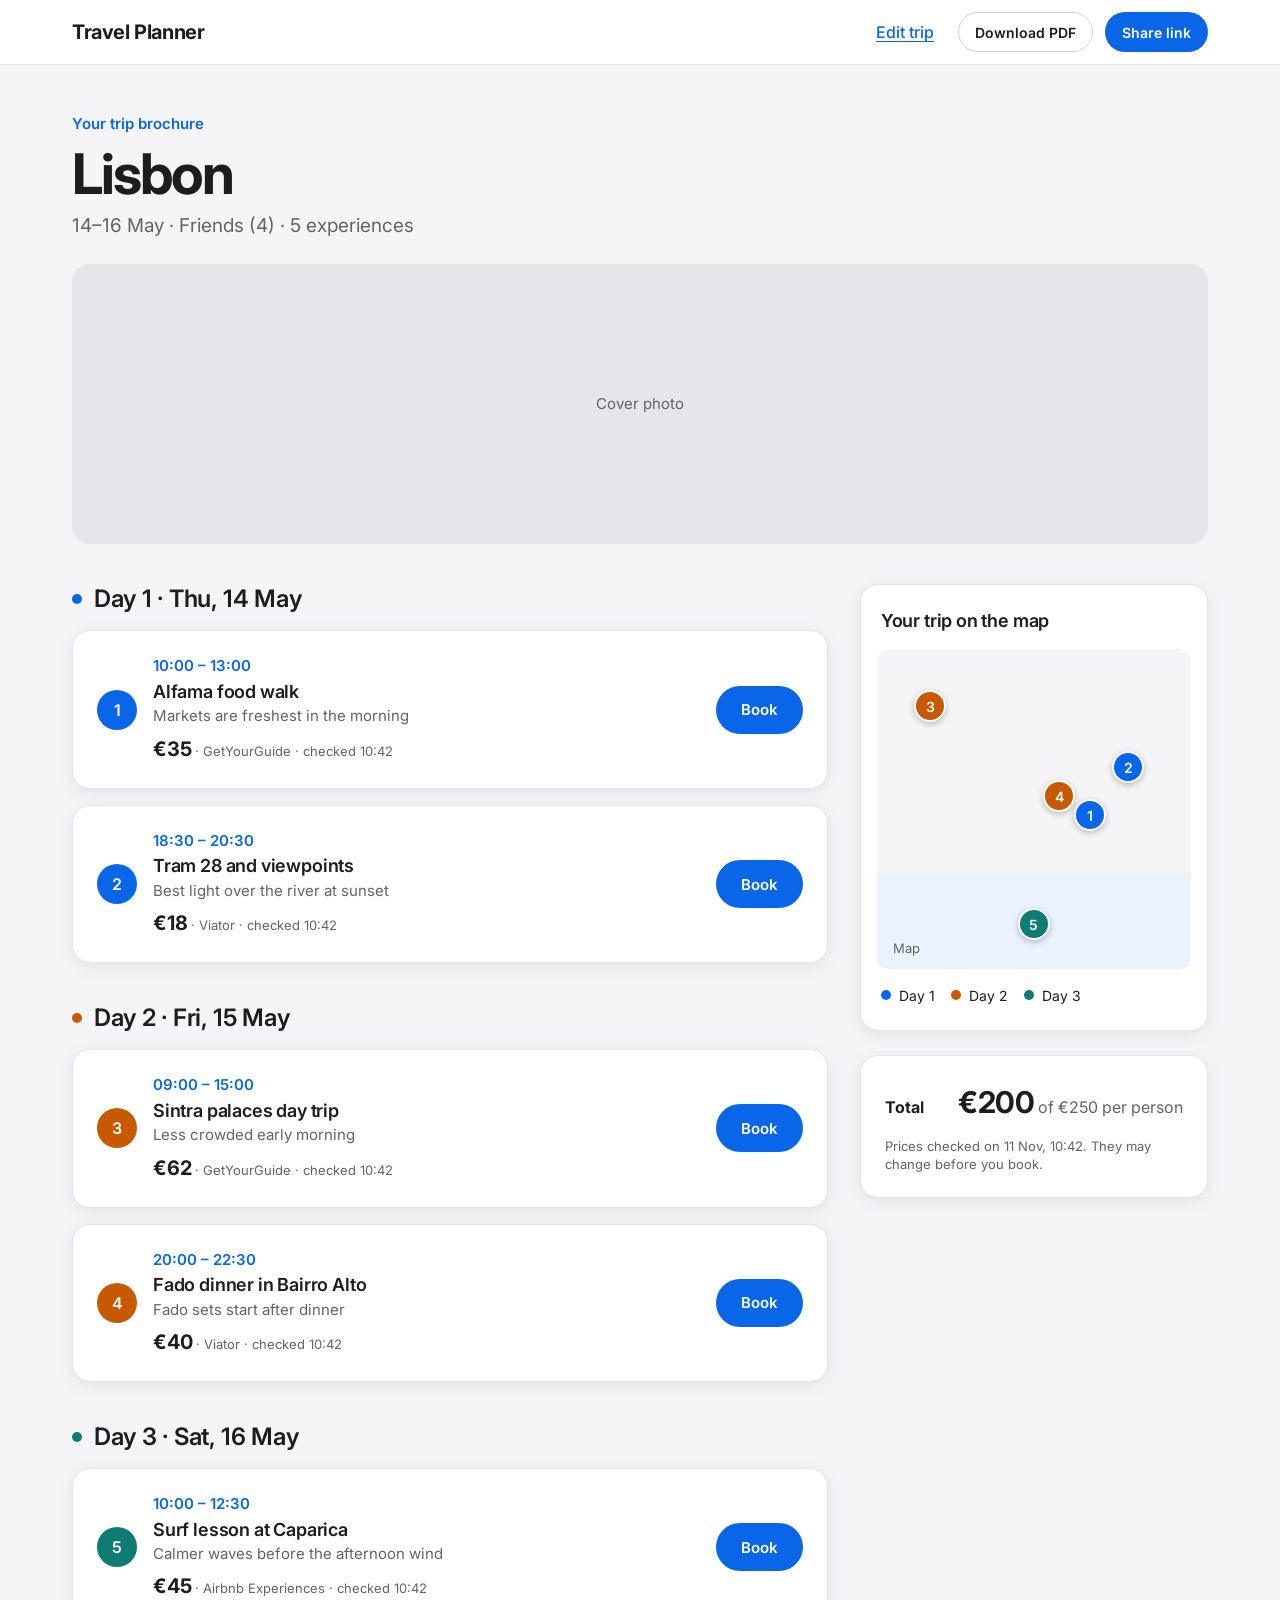
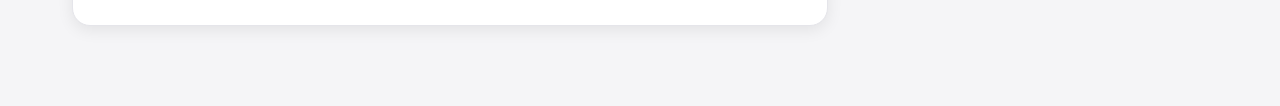
==== frontend/brochure.html @ b6767d95 "Build 4-page frontend from prototype" ====
<!doctype html>
<!-- Brochure: the kept experiences grouped by day and ordered by time, with a map, total and price-check note. -->
<html lang="en">
<head>
  <meta charset="utf-8">
  <meta name="viewport" content="width=device-width, initial-scale=1">
  <title>Your trip brochure · Travel Planner</title>
  <link rel="preconnect" href="https://fonts.googleapis.com">
  <link rel="preconnect" href="https://fonts.gstatic.com" crossorigin>
  <link rel="stylesheet" href="https://fonts.googleapis.com/css2?family=Inter:wght@400;500;600;700&display=swap">
  <link rel="stylesheet" href="css/styles.css">
  <script src="js/mock-data.js" defer></script>
  <script src="js/brochure.js" defer></script>
</head>
<body>
  <header class="site-header">
    <div class="container">
      <a class="wordmark" href="index.html">Travel Planner</a>
      <nav class="site-nav" aria-label="Brochure">
        <a class="link-underline" href="experiences.html">Edit trip</a>
        <button type="button" class="btn btn-secondary btn-sm" aria-disabled="true" title="Coming soon">Download PDF</button>
        <button type="button" class="btn btn-primary btn-sm" aria-disabled="true" title="Coming soon">Share link</button>
      </nav>
    </div>
  </header>

  <main class="container page">
    <div class="brochure-head">
      <p class="eyebrow">Your trip brochure</p>
      <h1 class="title-xl" id="title"></h1>
      <p class="body-lg muted" id="subtitle"></p>
    </div>
    <div class="cover" role="img" aria-label="Cover photo (placeholder)">Cover photo</div>

    <div class="with-aside" id="plan">
      <div class="main" id="days"></div>

      <aside class="aside-wide aside-stack">
        <section class="card map-card" aria-labelledby="map-title">
          <h2 class="h3" id="map-title">Your trip on the map</h2>
          <div class="map" id="map" role="img">
            <span class="map-label caption">Map</span>
          </div>
          <ul class="plain legend" id="legend"></ul>
        </section>

        <section class="card total-card" aria-label="Total cost">
          <div class="total-row">
            <strong>Total</strong>
            <p><span class="total-amount" id="total"></span> <span class="muted" id="total-of"></span></p>
          </div>
          <p class="over-note" id="over-note" hidden></p>
          <p class="caption" id="checked-note"></p>
        </section>
      </aside>
    </div>

    <section class="card" id="empty" hidden>
      <h2>No experiences kept yet</h2>
      <p class="muted">Your brochure is built from the experiences you keep. <a href="experiences.html">Go back to your experiences</a> to pick some.</p>
    </section>
  </main>
</body>
</html>
---- frontend/css/styles.css ----
/* Travel Planner design system: styles.css
   Source of truth: the "Travel Planner" design system (tokens.json).
   Rule: pages use these variables and classes. Never type a hex colour in HTML. */

/* ---------- 1. Tokens ---------- */
:root {
  /* Colour */
  --blue: #0a66e8;          /* the one accent: primary buttons, links, selected */
  --blue-hover: #0852c2;
  --blue-soft: #eaf2fe;     /* selected chip, best-time badge */
  --ink: #1d1d1f;           /* text */
  --ink-muted: #636366;     /* sources, timestamps, hints */
  --surface: #ffffff;       /* cards, panels, header */
  --surface-alt: #f5f5f7;   /* page background */
  --line: #e5e5ea;          /* hairlines */
  --line-strong: #d1d1d6;   /* secondary button and chip borders */
  --success: #1a7f37;       /* budget bar, under budget */
  --danger: #d70015;        /* budget bar, over budget */
  --day-1: #0a66e8;
  --day-2: #c75a00;
  --day-3: #0e7c72;

  /* Type */
  --font-sans: Inter, -apple-system, BlinkMacSystemFont, "Segoe UI", system-ui, sans-serif;

  /* Space */
  --space-1: 4px;
  --space-2: 8px;
  --space-3: 12px;
  --space-4: 16px;
  --space-6: 24px;
  --space-8: 32px;
  --space-12: 48px;
  --space-20: 80px;

  /* Radius */
  --radius-sm: 8px;
  --radius-md: 12px;
  --radius-lg: 18px;
  --radius-pill: 999px;

  /* Shadow and border */
  --shadow-sm: 0 1px 2px rgba(0, 0, 0, 0.06);
  --shadow-md: 0 4px 16px rgba(0, 0, 0, 0.08);
  --shadow-lg: 0 12px 32px rgba(0, 0, 0, 0.12);
  --border-hair: 1px solid var(--line);
}

/* ---------- 2. Base ---------- */
*, *::before, *::after { box-sizing: border-box; }

body {
  margin: 0;
  font-family: var(--font-sans);
  font-size: 16px;
  line-height: 1.5;
  color: var(--ink);
  background: var(--surface-alt);
  -webkit-font-smoothing: antialiased;
}

h1, h2, h3, p { margin: 0; }

.display { font-size: 76px; line-height: 1.02; font-weight: 700; letter-spacing: -0.04em; }
h1, .h1  { font-size: 40px; line-height: 1.12; font-weight: 700; letter-spacing: -0.025em; }
h2, .h2  { font-size: 24px; line-height: 1.25; font-weight: 600; letter-spacing: -0.015em; }
h3, .h3  { font-size: 18px; line-height: 1.3;  font-weight: 600; letter-spacing: -0.01em; }
.body-lg { font-size: 19px; line-height: 1.5; }
.caption { font-size: 13px; line-height: 1.4; color: var(--ink-muted); }
.muted   { color: var(--ink-muted); }
.eyebrow { font-size: 15px; font-weight: 600; color: var(--blue); }

a { color: var(--blue); text-decoration: none; }
a:hover { color: var(--blue-hover); }

:focus-visible { outline: 2px solid var(--blue); outline-offset: 2px; }

/* ---------- 3. Layout ---------- */
.container { width: 100%; max-width: 1200px; margin: 0 auto; padding: 0 var(--space-8); }

.site-header { background: var(--surface); border-bottom: var(--border-hair); }
.site-header .container {
  min-height: 64px; display: flex; align-items: center;
  justify-content: space-between; gap: var(--space-4); flex-wrap: wrap;
}
.wordmark { font-size: 20px; font-weight: 700; letter-spacing: -0.02em; color: var(--ink); }

.progress { height: 3px; background: var(--line); }
.progress > span { display: block; height: 100%; background: var(--blue); }

/* Main column + side panel; the panel stacks under the main column on narrow screens */
.with-aside { display: flex; flex-wrap: wrap; gap: var(--space-8); align-items: flex-start; }
.with-aside > main, .with-aside > .main { flex: 999 1 560px; min-width: 0; }
.with-aside > aside { flex: 1 1 300px; min-width: 0; }

.card-grid { display: grid; grid-template-columns: repeat(auto-fill, minmax(300px, 1fr)); gap: var(--space-6); }

.section { padding: var(--space-20) 0; }
.section-alt { background: var(--surface-alt); }

/* ---------- 4. Components ---------- */

/* Button: .btn + .btn-primary | .btn-secondary | .btn-text */
.btn {
  display: inline-flex; align-items: center; justify-content: center; gap: var(--space-2);
  height: 48px; padding: 0 var(--space-6);
  border-radius: var(--radius-pill); border: 1px solid transparent;
  font: 600 15px var(--font-sans); cursor: pointer;
  transition: background 0.15s ease-out, border-color 0.15s ease-out;
}
.btn-primary { background: var(--blue); color: #fff; }
.btn-primary:hover { background: var(--blue-hover); color: #fff; }
.btn-secondary { background: var(--surface); color: var(--ink); border-color: var(--line-strong); }
.btn-secondary:hover { border-color: var(--ink-muted); color: var(--ink); }
.btn-text { background: transparent; color: var(--blue); padding: 0 var(--space-2); }
.btn-lg { height: 52px; padding: 0 30px; font-size: 17px; }
.btn-sm { height: 40px; padding: 0 var(--space-4); font-size: 14px; }
.btn:disabled { background: var(--line); border-color: var(--line); color: var(--ink-muted); cursor: default; }

/* Chip: questionnaire choices. Add .is-on when selected (and aria-pressed="true") */
.chip {
  display: inline-flex; align-items: center; gap: 6px;
  height: 44px; padding: 0 18px;
  border-radius: var(--radius-pill); border: 1px solid var(--line-strong);
  background: var(--surface); color: var(--ink);
  font: 500 15px var(--font-sans); cursor: pointer;
}
.chip.is-on { background: var(--blue-soft); border: 1.5px solid var(--blue); color: var(--blue); font-weight: 600; }
.chips { display: flex; flex-wrap: wrap; gap: var(--space-3); }

/* Card */
.card {
  background: var(--surface); border: var(--border-hair);
  border-radius: var(--radius-lg); box-shadow: var(--shadow-md);
  padding: var(--space-6);
}

/* Experience card */
.experience { padding: var(--space-3); display: flex; flex-direction: column; gap: var(--space-3); transition: box-shadow 0.2s ease-out; }
.experience:hover { box-shadow: var(--shadow-lg); }
.experience .photo { height: 150px; border-radius: 10px; background: var(--surface-alt); object-fit: cover; width: 100%; }
.experience .body { padding: var(--space-1) var(--space-2) var(--space-2); display: flex; flex-direction: column; gap: var(--space-3); flex-grow: 1; }
.experience .price { font-size: 24px; font-weight: 700; letter-spacing: -0.02em; }
.experience .why { font-size: 13px; font-weight: 500; color: var(--blue); }
.experience .actions { display: grid; grid-template-columns: repeat(3, minmax(0, 1fr)); gap: var(--space-2); border-top: var(--border-hair); padding-top: var(--space-3); margin-top: auto; }
.experience.is-removed { box-shadow: none; border-style: dashed; border-color: #c7c7cc; padding: 14px 20px; flex-direction: row; align-items: center; justify-content: space-between; }
.experience.is-removed .name { text-decoration: line-through; color: var(--ink-muted); }

/* Best-time badge (a button: clicking it lets the user change the time) */
.time-badge {
  align-self: flex-start; display: flex; flex-direction: column; align-items: flex-start; gap: 2px;
  min-height: 44px; padding: 6px 14px; border: none; border-radius: var(--radius-md);
  background: var(--blue-soft); font-family: inherit; text-align: left; cursor: pointer;
}
.time-badge .when { font-size: 14px; font-weight: 600; color: var(--blue); }
.time-badge .reason { font-size: 13px; color: var(--ink); }

/* Small pill badge */
.badge { display: inline-block; padding: 4px 10px; border-radius: var(--radius-pill); background: var(--blue-soft); color: var(--blue); font-size: 12px; font-weight: 600; }

/* Budget bar: add .is-over on the wrapper when over budget */
.budget .amount { font-size: 30px; font-weight: 700; letter-spacing: -0.02em; }
.budget-track { height: 8px; border-radius: var(--radius-pill); background: var(--surface-alt); overflow: hidden; }
.budget-fill { height: 100%; border-radius: var(--radius-pill); background: var(--success); transition: width 0.2s ease-out; }
.budget.is-over .budget-fill { background: var(--danger); }
.budget.is-over .budget-left { color: var(--danger); font-weight: 600; }

/* Map pin, coloured per day */
.pin {
  width: 32px; height: 32px; border-radius: 50%;
  display: inline-flex; align-items: center; justify-content: center;
  color: #fff; font-size: 14px; font-weight: 600;
  border: 2px solid #fff; box-shadow: 0 2px 6px rgba(0, 0, 0, 0.25);
}
.pin.day-1 { background: var(--day-1); }
.pin.day-2 { background: var(--day-2); }
.pin.day-3 { background: var(--day-3); }

/* ---------- 5. Small screens ---------- */
@media (max-width: 640px) {
  .container { padding: 0 var(--space-4); }
  .display { font-size: 48px; }
  h1, .h1 { font-size: 32px; }
}

/* ---------- 6. Pages ----------
   Layouts for index, plan, experiences and brochure (docs/prototype/*.png).
   Uses only the tokens above; the tokens and sections 1-5 are unchanged. */

/* Helpers */
[hidden] { display: none !important; }
.plain { list-style: none; margin: 0; padding: 0; }
.visually-hidden {
  position: absolute; width: 1px; height: 1px; padding: 0; margin: -1px;
  overflow: hidden; clip: rect(0 0 0 0); white-space: nowrap; border: 0;
}
.text-sm { font-size: 15px; line-height: 1.4; }
.divider { border: 0; border-top: var(--border-hair); margin: 0; }
.icon { width: 16px; height: 16px; flex: none; }

/* Button extras */
.btn-block { width: 100%; }
.btn.is-on { background: var(--blue-soft); border: 1.5px solid var(--blue); color: var(--blue); }
.btn-accent, .btn-accent:hover { color: var(--blue); }
.btn[aria-disabled="true"], .time-badge[aria-disabled="true"] { cursor: default; }

/* Header navigation (vertical padding only shows when the header wraps on narrow screens) */
.site-header .container { padding-top: var(--space-2); padding-bottom: var(--space-2); }
.site-nav { display: flex; align-items: center; gap: var(--space-3); flex-wrap: wrap; }
.nav-link { color: var(--ink); font-weight: 500; margin-right: var(--space-3); }
.nav-link:hover { color: var(--blue); }
.link-underline { font-weight: 500; text-decoration: underline; text-underline-offset: 3px; margin-right: var(--space-3); }
.header-step { font-size: 15px; color: var(--ink-muted); }

/* Footer */
.site-footer { border-top: var(--border-hair); padding: var(--space-6) 0; font-size: 14px; color: var(--ink-muted); }

/* Grey pages: space under the header */
.page { padding-top: var(--space-12); padding-bottom: var(--space-20); }
.page-head { margin-bottom: var(--space-8); }
.page-head .body-lg { margin-top: var(--space-1); }

/* Wider side panel, as in the prototype (still stacks under the main column on narrow screens) */
.with-aside > aside.aside-wide { flex-basis: 348px; }

/* Map placeholder: pins placed by x/y percentages, water band at the bottom */
.map { position: relative; overflow: hidden; border-radius: var(--radius-md); background: var(--surface-alt); }
.map::after { content: ""; position: absolute; left: 0; right: 0; bottom: 0; height: 30%; background: var(--blue-soft); }
.map .pin { position: absolute; z-index: 1; transform: translate(-50%, -50%); }
.map-label { position: absolute; z-index: 1; left: var(--space-4); bottom: var(--space-3); }

/* Home */
.hero { background: var(--surface); text-align: center; }
.hero .eyebrow { margin-bottom: var(--space-6); }
.hero .display { max-width: 720px; margin: 0 auto; }
.hero-actions { display: flex; justify-content: center; align-items: center; gap: var(--space-6); flex-wrap: wrap; margin-top: var(--space-12); }
.hero-actions .btn-text { font-size: 17px; }

.preview {
  max-width: 880px; margin: var(--space-12) auto 0; text-align: left;
  display: grid; grid-template-columns: repeat(2, minmax(0, 1fr)); gap: var(--space-6);
}
.preview .map { min-height: 240px; }
.preview-trip { display: flex; flex-direction: column; gap: var(--space-4); min-width: 0; }
.preview-head { display: flex; justify-content: space-between; align-items: baseline; gap: var(--space-3); flex-wrap: wrap; }
.list-box { border: var(--border-hair); border-radius: var(--radius-md); }
.list-box > li { display: flex; align-items: center; justify-content: space-between; gap: var(--space-3); padding: var(--space-3) var(--space-4); }
.list-box > li + li { border-top: var(--border-hair); }
.list-box .name { font-weight: 600; }
.list-box .badge { flex: none; }
.mini-budget { margin-top: auto; display: flex; flex-direction: column; gap: var(--space-2); }
.mini-budget .row { display: flex; justify-content: space-between; gap: var(--space-3); }

.section-title { text-align: center; margin-bottom: var(--space-12); }
.grid-3 { display: grid; grid-template-columns: repeat(3, minmax(0, 1fr)); gap: var(--space-6); }
.step-card { padding: var(--space-8); display: flex; flex-direction: column; gap: var(--space-3); }
.step-card p:last-child { font-size: 17px; color: var(--ink-muted); }

/* Questionnaire */
.question { max-width: 696px; margin: 0 auto; padding: var(--space-12) calc(var(--space-12) - var(--space-1)); }
.question .lead { margin-top: var(--space-3); color: var(--ink-muted); }
.question-body { margin-top: var(--space-8); display: flex; flex-direction: column; gap: var(--space-6); }
.field { display: flex; flex-direction: column; gap: var(--space-2); min-width: 0; }
.field-label { font-size: 14px; font-weight: 600; }
.field-row { display: flex; gap: var(--space-4); flex-wrap: wrap; }
.field-row > .field { flex: 1 1 200px; }
.field-error { font-size: 13px; color: var(--danger); }
.input {
  width: 100%; height: 48px; padding: 0 var(--space-4);
  border: 1px solid var(--line-strong); border-radius: var(--radius-md);
  background: var(--surface); color: var(--ink); font: 400 16px var(--font-sans);
}
.input-short { max-width: 160px; }
textarea.input { height: auto; min-height: 96px; padding: var(--space-3) var(--space-4); line-height: 1.5; resize: vertical; }
.input-money { position: relative; max-width: 240px; }
.input-money::before { content: "€"; position: absolute; left: var(--space-4); top: 50%; transform: translateY(-50%); color: var(--ink-muted); }
.input-money .input { padding-left: 34px; }
.range { width: 100%; accent-color: var(--blue); }
.range-labels { display: flex; justify-content: space-between; }
.summary-box {
  margin-top: var(--space-8); padding: var(--space-3) var(--space-4);
  display: flex; flex-wrap: wrap; align-items: baseline; gap: var(--space-1) var(--space-3);
  border-radius: var(--radius-md); background: var(--surface-alt);
}
.summary-box .label { font-size: 13px; font-weight: 600; color: var(--ink-muted); }
.step-nav { margin-top: var(--space-8); padding-top: var(--space-6); border-top: var(--border-hair); display: flex; justify-content: space-between; gap: var(--space-3); }

/* Experience list */
.experience .photo-placeholder { display: flex; align-items: center; justify-content: center; font-size: 14px; color: var(--ink-muted); }
.experience .text { display: flex; flex-direction: column; gap: var(--space-1); }
.experience .desc { font-size: 15px; line-height: 1.4; color: var(--ink-muted); }
.time-badge .when { display: inline-flex; align-items: center; gap: 6px; }
.price-row { display: flex; align-items: baseline; justify-content: space-between; gap: var(--space-2) var(--space-3); flex-wrap: wrap; }
.removed-list { display: flex; flex-direction: column; gap: var(--space-6); margin-top: var(--space-6); }
.more-ideas { margin-top: var(--space-6); }

.budget { display: flex; flex-direction: column; gap: var(--space-6); }
.budget-meter { display: flex; flex-direction: column; gap: var(--space-3); }
.budget-head { display: flex; align-items: baseline; justify-content: space-between; gap: var(--space-2); flex-wrap: wrap; }
.budget-head .of { font-size: 17px; color: var(--ink-muted); margin-left: var(--space-2); }
.budget-left { font-size: 15px; color: var(--ink-muted); }
.kept-title { font-size: 13px; font-weight: 600; color: var(--ink-muted); margin-bottom: var(--space-2); }
.kept-list li { display: flex; justify-content: space-between; gap: var(--space-3); }
.kept-list li + li { margin-top: var(--space-1); }
.kept-list .cost { font-weight: 600; }
.budget-actions { display: flex; flex-direction: column; gap: var(--space-3); }

/* Brochure */
.title-xl { font-size: 56px; line-height: 1.08; letter-spacing: -0.035em; margin-top: var(--space-2); }
.brochure-head .body-lg { margin-top: var(--space-2); }
.cover {
  height: 280px; margin: var(--space-6) 0 calc(var(--space-8) + var(--space-2));
  display: flex; align-items: center; justify-content: center;
  border-radius: var(--radius-lg); background: var(--line); color: var(--ink-muted); font-size: 15px;
}
.day + .day { margin-top: calc(var(--space-8) + var(--space-2)); }
.day-title { display: flex; align-items: center; gap: var(--space-3); margin-bottom: var(--space-4); }
.day-dot { width: 10px; height: 10px; border-radius: 50%; flex: none; }
.day-dot.day-1 { background: var(--day-1); }
.day-dot.day-2 { background: var(--day-2); }
.day-dot.day-3 { background: var(--day-3); }
.stops { display: flex; flex-direction: column; gap: var(--space-4); }
.stop { display: flex; align-items: center; flex-wrap: wrap; gap: var(--space-4); }
.stop > .pin { width: 40px; height: 40px; font-size: 16px; flex: none; border: none; box-shadow: none; }
.stop-body { flex: 1 1 200px; min-width: 0; display: flex; flex-direction: column; gap: 2px; }
.stop-time { font-size: 15px; font-weight: 600; color: var(--blue); }
.stop-reason { font-size: 15px; color: var(--ink-muted); }
.stop-price { margin-top: var(--space-1); }
.stop-price strong { font-size: 20px; font-weight: 700; letter-spacing: -0.01em; }
.stop > .btn { margin-left: auto; }

.aside-stack { display: flex; flex-direction: column; gap: var(--space-6); }
.map-card { padding: var(--space-4); display: flex; flex-direction: column; gap: var(--space-4); }
.map-card h2 { padding: var(--space-2) var(--space-1) 0; }
.map-card .map { height: 320px; }
.legend { display: flex; flex-wrap: wrap; gap: var(--space-4); padding: 0 var(--space-1) var(--space-2); font-size: 14px; }
.legend li { display: inline-flex; align-items: center; gap: var(--space-2); }
.total-card { display: flex; flex-direction: column; gap: var(--space-3); }
.total-row { display: flex; align-items: baseline; justify-content: space-between; gap: var(--space-2); flex-wrap: wrap; }
.total-amount { font-size: 30px; font-weight: 700; letter-spacing: -0.02em; }
.over-note { font-size: 15px; font-weight: 600; color: var(--danger); }

@media (max-width: 640px) {
  .page { padding-top: var(--space-8); padding-bottom: var(--space-12); }
  .preview { grid-template-columns: 1fr; }
  .grid-3 { grid-template-columns: 1fr; }
  .step-card { padding: var(--space-6); }
  .question { padding: var(--space-6); }
  .title-xl { font-size: 40px; }
  .cover { height: 180px; }
}
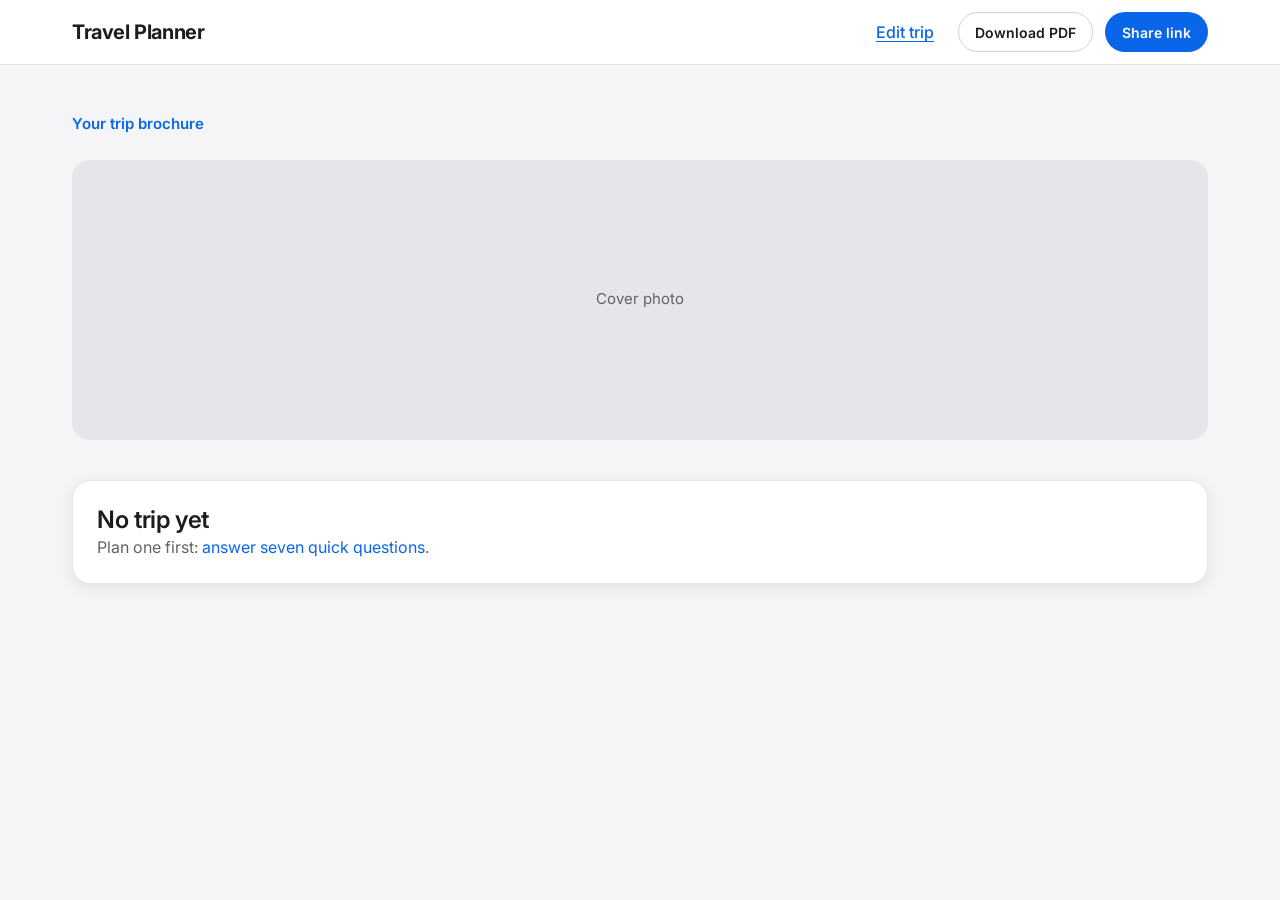
==== commit 2ed1c2b6: "Backend without AI, demo mode, samples for all 7 interests" ====
--- a/frontend/brochure.html
+++ b/frontend/brochure.html
@@ -1,5 +1,5 @@
 <!doctype html>
-<!-- Brochure: the kept experiences grouped by day and ordered by time, with a map, total and price-check note. -->
+<!-- Brochure: the sublist built by POST /api/trips/{id}/brochure: kept experiences grouped by day and ordered by time, with a map, total and price-check note. -->
 <html lang="en">
 <head>
   <meta charset="utf-8">
@@ -9,7 +9,7 @@
   <link rel="preconnect" href="https://fonts.gstatic.com" crossorigin>
   <link rel="stylesheet" href="https://fonts.googleapis.com/css2?family=Inter:wght@400;500;600;700&display=swap">
   <link rel="stylesheet" href="css/styles.css">
-  <script src="js/mock-data.js" defer></script>
+  <script src="js/api.js" defer></script>
   <script src="js/brochure.js" defer></script>
 </head>
 <body>
@@ -17,7 +17,7 @@
     <div class="container">
       <a class="wordmark" href="index.html">Travel Planner</a>
       <nav class="site-nav" aria-label="Brochure">
-        <a class="link-underline" href="experiences.html">Edit trip</a>
+        <a class="link-underline" href="experiences.html" id="edit-trip">Edit trip</a>
         <button type="button" class="btn btn-secondary btn-sm" aria-disabled="true" title="Coming soon">Download PDF</button>
         <button type="button" class="btn btn-primary btn-sm" aria-disabled="true" title="Coming soon">Share link</button>
       </nav>
@@ -56,8 +56,8 @@
     </div>
 
     <section class="card" id="empty" hidden>
-      <h2>No experiences kept yet</h2>
-      <p class="muted">Your brochure is built from the experiences you keep. <a href="experiences.html">Go back to your experiences</a> to pick some.</p>
+      <h2 id="empty-title">No experiences kept yet</h2>
+      <p class="muted" id="empty-text">Your brochure is built from the experiences you keep. <a href="experiences.html">Go back to your experiences</a> to pick some.</p>
     </section>
   </main>
 </body>
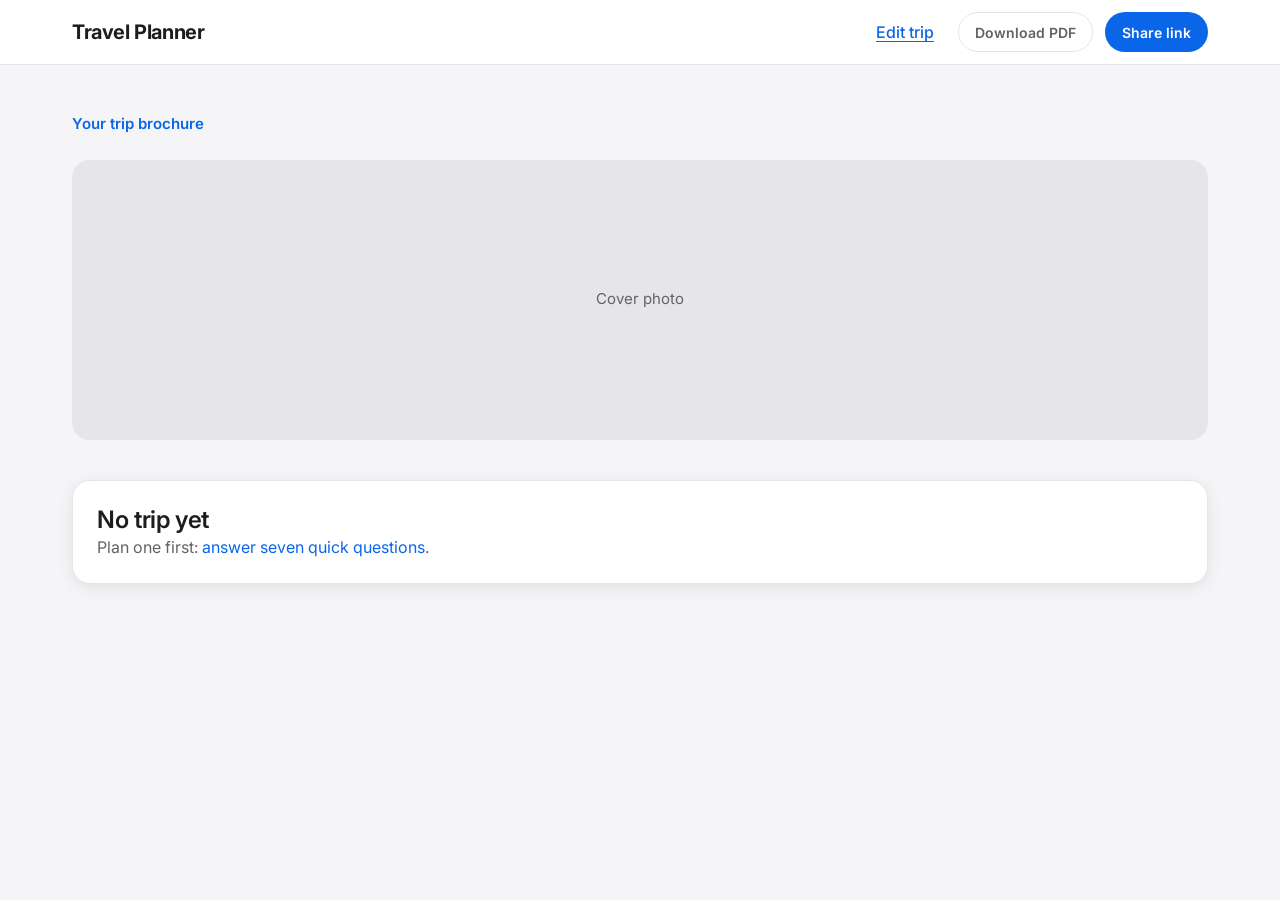
==== commit b49671f9: "Session 3: brochure, PDF, map, swap and quick search buttons" ====
--- a/frontend/brochure.html
+++ b/frontend/brochure.html
@@ -1,5 +1,5 @@
 <!doctype html>
-<!-- Brochure: the sublist built by POST /api/trips/{id}/brochure: kept experiences grouped by day and ordered by time, with a map, total and price-check note. -->
+<!-- Brochure: the sublist built and saved by POST /api/trips/{id}/brochure: kept experiences grouped by day and ordered by time, with the Geoapify map (or the pin plot), the total and the price-check note; Download PDF gets GET /api/trips/{id}/brochure.pdf. -->
 <html lang="en">
 <head>
   <meta charset="utf-8">
@@ -18,7 +18,7 @@
       <a class="wordmark" href="index.html">Travel Planner</a>
       <nav class="site-nav" aria-label="Brochure">
         <a class="link-underline" href="experiences.html" id="edit-trip">Edit trip</a>
-        <button type="button" class="btn btn-secondary btn-sm" aria-disabled="true" title="Coming soon">Download PDF</button>
+        <a class="btn btn-secondary btn-sm" id="download-pdf">Download PDF</a>
         <button type="button" class="btn btn-primary btn-sm" aria-disabled="true" title="Coming soon">Share link</button>
       </nav>
     </div>
@@ -38,9 +38,8 @@
       <aside class="aside-wide aside-stack">
         <section class="card map-card" aria-labelledby="map-title">
           <h2 class="h3" id="map-title">Your trip on the map</h2>
-          <div class="map" id="map" role="img">
-            <span class="map-label caption">Map</span>
-          </div>
+          <div class="map" id="map" role="img"></div>
+          <p class="caption map-note" id="map-note"></p>
           <ul class="plain legend" id="legend"></ul>
         </section>
 
@@ -50,6 +49,7 @@
             <p><span class="total-amount" id="total"></span> <span class="muted" id="total-of"></span></p>
           </div>
           <p class="over-note" id="over-note" hidden></p>
+          <p class="caption" id="not-counted" hidden></p>
           <p class="caption" id="checked-note"></p>
         </section>
       </aside>
--- a/frontend/css/styles.css
+++ b/frontend/css/styles.css
@@ -340,6 +340,33 @@
 .total-amount { font-size: 30px; font-weight: 700; letter-spacing: -0.02em; }
 .over-note { font-size: 15px; font-weight: 600; color: var(--danger); }
 
+
+/* Swap and quick search (experiences.html): one panel for the latest search, its option cards, the request form */
+.search-panel { display: flex; flex-direction: column; gap: var(--space-4); margin-bottom: var(--space-6); }
+.search-panel:focus { outline: none; }
+.search-panel:focus-visible { outline: 2px solid var(--blue); outline-offset: 2px; }
+.search-head { display: flex; align-items: baseline; justify-content: space-between; gap: var(--space-3); flex-wrap: wrap; }
+.option-grid { display: grid; grid-template-columns: repeat(auto-fill, minmax(240px, 1fr)); gap: var(--space-4); }
+.option { box-shadow: var(--shadow-sm); padding: var(--space-4); display: flex; flex-direction: column; gap: var(--space-2); }
+.option .text { display: flex; flex-direction: column; gap: var(--space-1); }
+.option .desc { font-size: 14px; line-height: 1.4; color: var(--ink-muted); }
+.option .price { font-size: 20px; font-weight: 700; letter-spacing: -0.01em; }
+.option .why { font-size: 13px; font-weight: 500; color: var(--blue); }
+.option-when { font-size: 14px; font-weight: 600; color: var(--blue); }
+.option .btn { margin-top: auto; align-self: flex-start; }
+.quick-search { display: flex; flex-direction: column; gap: var(--space-3); margin-top: var(--space-6); }
+.quick-form { display: flex; flex-direction: column; gap: var(--space-3); }
+.quick-form .quick-request { flex: 3 1 260px; }
+.quick-form .quick-day { flex: 1 1 160px; }
+.btn-secondary[aria-disabled="true"], .btn-secondary[aria-disabled="true"]:hover { color: var(--ink-muted); border-color: var(--line); }
+
+/* Brochure map: the Geoapify image saved at build time, or the pin plot (no fake water band on either) */
+.map-card .map::after { content: none; }
+.map.has-image { background: var(--surface-alt); }
+.map-image { display: block; width: 100%; height: 100%; object-fit: contain; }
+.map-note { padding: 0 var(--space-1); }
+.stop-status { margin-top: var(--space-1); }
+
 @media (max-width: 640px) {
   .page { padding-top: var(--space-8); padding-bottom: var(--space-12); }
   .preview { grid-template-columns: 1fr; }
